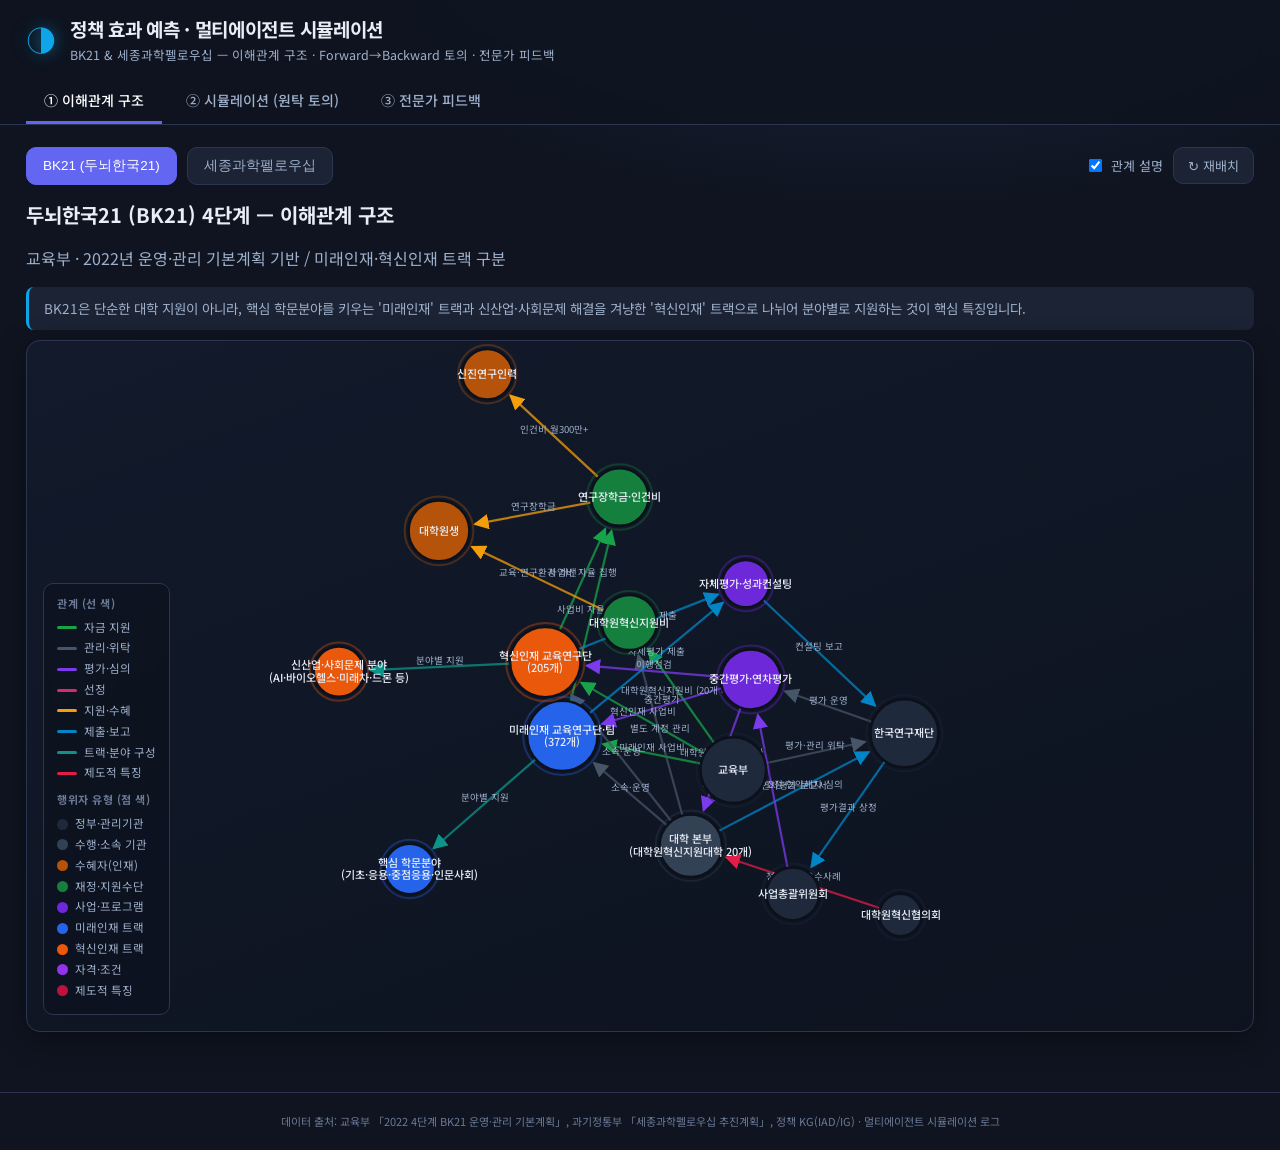
==== web/index.html @ dbf140c8 "Add web visualization for policy stakeholder graph, simulation, and feedback Three-tab static web ap" ====
<!DOCTYPE html>
<html lang="ko">
<head>
<meta charset="UTF-8">
<meta name="viewport" content="width=device-width, initial-scale=1.0">
<title>정책 시뮬레이션 · 이해관계 시각화</title>
<link rel="preconnect" href="https://fonts.googleapis.com">
<link href="https://fonts.googleapis.com/css2?family=Noto+Sans+KR:wght@300;400;500;700;900&display=swap" rel="stylesheet">
<link rel="stylesheet" href="css/styles.css">
</head>
<body>
<header class="topbar">
  <div class="brand">
    <span class="logo">◑</span>
    <div>
      <h1>정책 효과 예측 · 멀티에이전트 시뮬레이션</h1>
      <p class="sub">BK21 &amp; 세종과학펠로우십 — 이해관계 구조 · Forward→Backward 토의 · 전문가 피드백</p>
    </div>
  </div>
  <nav class="tabs">
    <button class="tab active" data-tab="graph">① 이해관계 구조</button>
    <button class="tab" data-tab="sim">② 시뮬레이션 (원탁 토의)</button>
    <button class="tab" data-tab="feedback">③ 전문가 피드백</button>
  </nav>
</header>

<main>
  <!-- ============ TAB 1: KNOWLEDGE GRAPH ============ -->
  <section id="tab-graph" class="tab-panel active">
    <div class="panel-head">
      <div class="graph-switch">
        <button class="gbtn active" data-graph="bk21">BK21 (두뇌한국21)</button>
        <button class="gbtn" data-graph="ssf">세종과학펠로우십</button>
      </div>
      <div class="graph-controls">
        <label class="chk"><input type="checkbox" id="toggleLabels" checked> 관계 설명</label>
        <button id="replayGraph" class="ghost-btn">↻ 재배치</button>
      </div>
    </div>
    <div class="graph-meta">
      <h2 id="graphTitle"></h2>
      <p id="graphSubtitle" class="muted"></p>
      <p id="graphNote" class="note-box"></p>
    </div>
    <div class="graph-wrap">
      <svg id="graphSvg"></svg>
      <div class="legend" id="graphLegend"></div>
      <div class="node-tip" id="nodeTip"></div>
    </div>
  </section>

  <!-- ============ TAB 2: SIMULATION ============ -->
  <section id="tab-sim" class="tab-panel">
    <div class="panel-head">
      <div class="sim-scenario">
        <label>시나리오</label>
        <select id="scenarioSel"></select>
        <span class="pass-badge">진행 방식: <b>Forward → Backward</b> <i>(macro-avg 최상)</i></span>
      </div>
    </div>

    <div class="sim-layout">
      <!-- left: round table -->
      <div class="table-col">
        <div class="phase-track" id="phaseTrack"></div>
        <div class="roundtable-wrap">
          <svg id="tableSvg" viewBox="0 0 600 600"></svg>
          <div class="table-center" id="tableCenter">
            <div class="tc-phase" id="tcPhase">투입 · Inputs</div>
            <div class="tc-dir" id="tcDir">FORWARD ▸ 하향식 추정</div>
            <div class="tc-consensus" id="tcConsensus"></div>
          </div>
        </div>
        <div class="sim-controls">
          <button id="prevStep" class="ctrl">◂ 이전</button>
          <button id="playPause" class="ctrl primary">▶ 자동재생</button>
          <button id="nextStep" class="ctrl">다음 ▸</button>
        </div>
        <div class="step-caption" id="stepCaption"></div>
      </div>

      <!-- right: reconciliation panel -->
      <div class="recon-col">
        <h3>이 단계의 결론 <span class="muted-sm">(forward · backward 교차검증)</span></h3>
        <div id="reconPanel" class="recon-panel"></div>
        <div class="consensus-note" id="consensusNote"></div>
      </div>
    </div>
  </section>

  <!-- ============ TAB 3: FEEDBACK ============ -->
  <section id="tab-feedback" class="tab-panel">
    <div class="panel-head fb-head">
      <p id="fbIntro" class="fb-intro"></p>
      <div class="fb-filters" id="fbFilters">
        <button class="fbf active" data-filter="all">전체</button>
        <button class="fbf" data-filter="kg">정책 구조에 대한 피드백</button>
        <button class="fbf" data-filter="sim">시뮬레이션에 대한 피드백</button>
      </div>
    </div>
    <div id="feedbackBody" class="feedback-body"></div>
  </section>
</main>

<footer class="foot">
  <span>데이터 출처: 교육부 「2022 4단계 BK21 운영·관리 기본계획」, 과기정통부 「세종과학펠로우십 추진계획」, 정책 KG(IAD/IG) · 멀티에이전트 시뮬레이션 로그</span>
</footer>

<script src="js/graph.js"></script>
<script src="js/simulation.js"></script>
<script src="js/feedback.js"></script>
<script src="js/main.js"></script>
</body>
</html>
---- web/css/styles.css ----
:root{
  --bg:#0f1420; --bg2:#151c2c; --panel:#1b2334; --panel2:#222c42;
  --line:#2c3650; --text:#e8edf6; --muted:#9fb0cb; --muted2:#6b7a96;
  --accent:#6366f1; --accent2:#0ea5e9; --good:#22c55e; --warn:#f59e0b; --bad:#ef4444;
  --radius:14px; --shadow:0 8px 30px rgba(0,0,0,.35);
}
*{box-sizing:border-box}
html,body{margin:0;padding:0}
body{
  font-family:'Noto Sans KR',system-ui,sans-serif;
  background:radial-gradient(1200px 600px at 70% -10%,#1d2740 0%,var(--bg) 55%);
  color:var(--text); min-height:100vh; line-height:1.55;
}
h1,h2,h3{margin:0;font-weight:700}
.muted{color:var(--muted)} .muted-sm{color:var(--muted2);font-size:.78em;font-weight:400}

/* ---------- top bar ---------- */
.topbar{
  position:sticky;top:0;z-index:50;
  background:rgba(15,20,32,.92);backdrop-filter:blur(10px);
  border-bottom:1px solid var(--line);
  padding:14px 26px 0;
}
.brand{display:flex;align-items:center;gap:14px}
.logo{font-size:30px;color:var(--accent2);filter:drop-shadow(0 0 8px rgba(14,165,233,.5))}
.topbar h1{font-size:19px;letter-spacing:-.3px}
.sub{margin:2px 0 0;font-size:12.5px;color:var(--muted)}
.tabs{display:flex;gap:6px;margin-top:14px}
.tab{
  background:none;border:none;color:var(--muted);cursor:pointer;
  padding:11px 18px;font-size:14px;font-weight:500;font-family:inherit;
  border-bottom:3px solid transparent;transition:.18s;border-radius:8px 8px 0 0;
}
.tab:hover{color:var(--text);background:rgba(255,255,255,.03)}
.tab.active{color:#fff;border-bottom-color:var(--accent)}

main{max-width:1320px;margin:0 auto;padding:22px 26px 60px}
.tab-panel{display:none;animation:fade .35s}
.tab-panel.active{display:block}
@keyframes fade{from{opacity:0;transform:translateY(6px)}to{opacity:1}}

.panel-head{display:flex;justify-content:space-between;align-items:center;flex-wrap:wrap;gap:12px;margin-bottom:14px}
.ghost-btn,.ctrl{font-family:inherit}

/* ---------- graph tab ---------- */
.graph-switch,.graph-controls,.sim-scenario{display:flex;align-items:center;gap:10px}
.gbtn,.fbf{
  background:var(--panel);border:1px solid var(--line);color:var(--muted);
  padding:9px 16px;border-radius:10px;cursor:pointer;font-size:13.5px;font-weight:500;transition:.16s;
}
.gbtn:hover,.fbf:hover{border-color:var(--accent);color:var(--text)}
.gbtn.active,.fbf.active{background:var(--accent);border-color:var(--accent);color:#fff}
.chk{font-size:13px;color:var(--muted);display:flex;gap:6px;align-items:center;cursor:pointer}
.ghost-btn{background:var(--panel);border:1px solid var(--line);color:var(--muted);padding:8px 14px;border-radius:10px;cursor:pointer;font-size:13px}
.ghost-btn:hover{color:var(--text);border-color:var(--accent)}

.graph-meta{margin-bottom:10px}
.graph-meta h2{font-size:20px}
.note-box{
  margin:10px 0 0;padding:11px 15px;background:var(--panel);border-left:3px solid var(--accent2);
  border-radius:8px;font-size:13.5px;color:var(--muted)
}
.graph-wrap{position:relative;background:linear-gradient(160deg,#121a2b,#0d131f);border:1px solid var(--line);border-radius:var(--radius);overflow:hidden;box-shadow:var(--shadow)}
#graphSvg{width:100%;height:690px;display:block;cursor:grab}
#graphSvg:active{cursor:grabbing}
.legend{position:absolute;left:16px;bottom:16px;background:rgba(13,19,31,.88);border:1px solid var(--line);border-radius:10px;padding:11px 13px;font-size:11.5px;max-width:240px;backdrop-filter:blur(4px)}
.legend h4{font-size:11px;color:var(--muted2);text-transform:uppercase;letter-spacing:.5px;margin:0 0 7px}
.legend .lg-row{display:flex;align-items:center;gap:7px;margin:3px 0;color:var(--muted)}
.legend .lg-line{width:20px;height:3px;border-radius:2px;flex:none}
.legend .lg-dot{width:11px;height:11px;border-radius:50%;flex:none}
.node-tip{position:absolute;pointer-events:none;opacity:0;background:#0a0f1a;border:1px solid var(--accent);border-radius:10px;padding:10px 13px;max-width:280px;font-size:12.5px;box-shadow:var(--shadow);transition:opacity .12s;z-index:20}
.node-tip h5{margin:0 0 4px;font-size:13.5px;color:#fff}
.node-tip .tt-grp{font-size:11px;color:var(--accent2);margin-bottom:5px}

/* svg graph elements */
.gnode{cursor:pointer}
.gnode circle{transition:stroke-width .15s}
.gnode text{font-size:11px;fill:var(--text);pointer-events:none;font-weight:500}
.gedge{transition:opacity .2s}
.gedge-label{font-size:9.5px;fill:var(--muted);pointer-events:none}
.dim{opacity:.12}
.hl{opacity:1 !important}

/* ---------- simulation tab ---------- */
.pass-badge{margin-left:8px;font-size:12.5px;color:var(--muted);background:var(--panel);padding:7px 13px;border-radius:20px;border:1px solid var(--line)}
.pass-badge b{color:var(--accent2)} .pass-badge i{color:var(--good);font-style:normal;font-size:11px}
.sim-scenario label{font-size:13px;color:var(--muted)}
#scenarioSel{background:var(--panel);color:var(--text);border:1px solid var(--line);border-radius:9px;padding:8px 12px;font-family:inherit;font-size:13px}

.sim-layout{display:grid;grid-template-columns:1.25fr .85fr;gap:20px}
@media(max-width:960px){.sim-layout{grid-template-columns:1fr}}

.phase-track{display:flex;gap:5px;margin-bottom:12px;flex-wrap:wrap}
.phase-pill{flex:1;min-width:90px;text-align:center;background:var(--panel);border:1px solid var(--line);border-radius:9px;padding:8px 6px;font-size:12px;color:var(--muted);position:relative;transition:.2s}
.phase-pill .pp-en{display:block;font-size:9.5px;color:var(--muted2);letter-spacing:.5px}
.phase-pill.done{border-color:#2e7d52;color:#cfe9da}
.phase-pill.active{background:var(--accent);border-color:var(--accent);color:#fff;box-shadow:0 4px 16px rgba(99,102,241,.4)}
.phase-pill .pp-flag{position:absolute;top:-7px;right:-5px;font-size:10px;background:var(--warn);color:#1a1200;border-radius:10px;padding:1px 6px;font-weight:700}

.roundtable-wrap{position:relative;background:radial-gradient(circle at 50% 45%,#1a2butter,#0d131f);background:radial-gradient(circle at 50% 42%,#1c2740,#0c1019);border:1px solid var(--line);border-radius:var(--radius);box-shadow:var(--shadow);aspect-ratio:1/1;max-height:560px;margin:0 auto;overflow:hidden}
#tableSvg{width:100%;height:100%;display:block}
.table-center{position:absolute;top:50%;left:50%;transform:translate(-50%,-50%);text-align:center;width:150px;pointer-events:none}
.tc-phase{font-size:14px;font-weight:700;color:#fff}
.tc-dir{font-size:10.5px;letter-spacing:1px;color:var(--accent2);margin-top:3px}
.tc-consensus{margin-top:8px;font-size:11px}

.sim-controls{display:flex;justify-content:center;gap:10px;margin-top:14px}
.ctrl{background:var(--panel);border:1px solid var(--line);color:var(--text);padding:10px 18px;border-radius:10px;cursor:pointer;font-size:13.5px;transition:.15s}
.ctrl:hover{border-color:var(--accent)}
.ctrl.primary{background:var(--accent);border-color:var(--accent);color:#fff;font-weight:500}
.ctrl:disabled{opacity:.4;cursor:default}
.step-caption{margin-top:12px;text-align:center;font-size:13px;color:var(--muted);min-height:20px}

/* seat + bubble */
.seat-g text.seat-name{font-size:12px;font-weight:700;fill:#fff}
.seat-g text.seat-role{font-size:9.5px}
.bubble{position:absolute;background:#fff;color:#1a2235;border-radius:12px;padding:9px 12px;font-size:11.5px;max-width:210px;box-shadow:0 6px 20px rgba(0,0,0,.4);opacity:0;transform:scale(.8);transition:.25s;z-index:10;line-height:1.4}
.bubble.show{opacity:1;transform:scale(1)}
.bubble .b-val{font-weight:700;font-size:12.5px;display:block;margin-bottom:3px}
.bubble .b-rat{color:#475569;font-size:10.5px}
.bubble.outlier{border:2px solid var(--warn)}
.bubble .b-flag{display:inline-block;background:var(--warn);color:#1a1200;font-size:9px;font-weight:700;padding:1px 6px;border-radius:8px;margin-bottom:4px}
.bubble::after{content:'';position:absolute;width:0;height:0;border:7px solid transparent}

/* reconciliation panel */
.recon-col h3{font-size:15px;margin-bottom:10px}
.recon-panel{display:flex;flex-direction:column;gap:11px}
.recon-card{background:var(--panel);border:1px solid var(--line);border-radius:12px;padding:13px 15px}
.recon-card .rc-top{display:flex;justify-content:space-between;align-items:baseline;gap:8px}
.rc-label{font-size:13.5px;font-weight:500}
.rc-final{font-size:16px;font-weight:700;color:#fff}
.rc-final small{font-size:11px;color:var(--muted);font-weight:400}
.rc-bars{margin-top:9px;display:flex;flex-direction:column;gap:5px}
.rc-bar-row{display:flex;align-items:center;gap:8px;font-size:11px}
.rc-bar-row .rc-tag{width:62px;color:var(--muted);flex:none}
.rc-track{flex:1;height:8px;background:#0d131f;border-radius:5px;overflow:hidden}
.rc-fill{height:100%;border-radius:5px;transition:width .5s}
.rc-fill.fwd{background:var(--accent2)} .rc-fill.bwd{background:#a855f7}
.rc-bar-row .rc-num{width:64px;text-align:right;color:var(--text);font-variant-numeric:tabular-nums}
.rc-consist{margin-top:9px;display:flex;align-items:center;gap:8px;font-size:11.5px}
.consist-pill{padding:2px 9px;border-radius:12px;font-weight:700;font-size:11px}
.consist-pill.high{background:rgba(34,197,94,.18);color:#5ee08a}
.consist-pill.mid{background:rgba(245,158,11,.18);color:#fbbf24}
.consist-pill.low{background:rgba(239,68,68,.2);color:#fb7185}
.consensus-note{margin-top:14px;padding:13px 15px;background:var(--panel2);border:1px solid var(--line);border-radius:12px;font-size:12.5px;color:var(--muted);line-height:1.6}
.consensus-note b{color:var(--text)}

/* ---------- feedback tab ---------- */
.fb-head{flex-direction:column;align-items:stretch}
.fb-intro{font-size:13.5px;color:var(--muted);background:var(--panel);border-left:3px solid var(--accent);padding:12px 16px;border-radius:8px;margin:0 0 14px}
.fb-filters{display:flex;gap:8px}
.feedback-body{display:flex;flex-direction:column;gap:22px}
.fw-block{background:linear-gradient(150deg,#1a2235,#141b2a);border:1px solid var(--line);border-radius:var(--radius);overflow:hidden;box-shadow:var(--shadow)}
.fw-header{padding:16px 20px;border-bottom:1px solid var(--line);background:rgba(99,102,241,.07)}
.fw-header h3{font-size:16.5px}
.fw-source{font-size:11.5px;color:var(--muted2);margin-top:4px}
.fw-tagline{font-size:13px;color:var(--accent2);margin-top:6px;font-weight:500}
.fw-source a{color:var(--accent2)}
.crit{padding:6px 20px 4px}
.crit-row{padding:14px 0;border-bottom:1px solid rgba(44,54,80,.5)}
.crit-row:last-child{border-bottom:none}
.crit-name{display:flex;align-items:center;gap:10px;flex-wrap:wrap}
.crit-name h4{font-size:14.5px;font-weight:700}
.crit-ind{display:flex;gap:6px;flex-wrap:wrap;margin-top:7px}
.ind-chip{font-size:10.5px;background:var(--panel2);border:1px solid var(--line);color:var(--muted);padding:2px 9px;border-radius:20px}
.fb-items{margin-top:11px;display:flex;flex-direction:column;gap:9px}
.fb-item{display:flex;gap:11px;background:var(--panel);border:1px solid var(--line);border-radius:11px;padding:11px 13px;font-size:13px;line-height:1.6}
.fb-item .fb-left{flex:none;display:flex;flex-direction:column;gap:5px;align-items:flex-start;min-width:96px}
.expert-tag{font-size:11px;font-weight:700;padding:3px 9px;border-radius:8px;color:#fff}
.target-tag{font-size:10px;padding:2px 8px;border-radius:7px;border:1px solid var(--line);color:var(--muted)}
.target-tag.kg{border-color:#6366f1;color:#a5b4fc}
.target-tag.sim{border-color:#0ea5e9;color:#7dd3fc}
.fb-item .fb-text{color:var(--text)}

.foot{text-align:center;font-size:11px;color:var(--muted2);padding:20px;border-top:1px solid var(--line)}
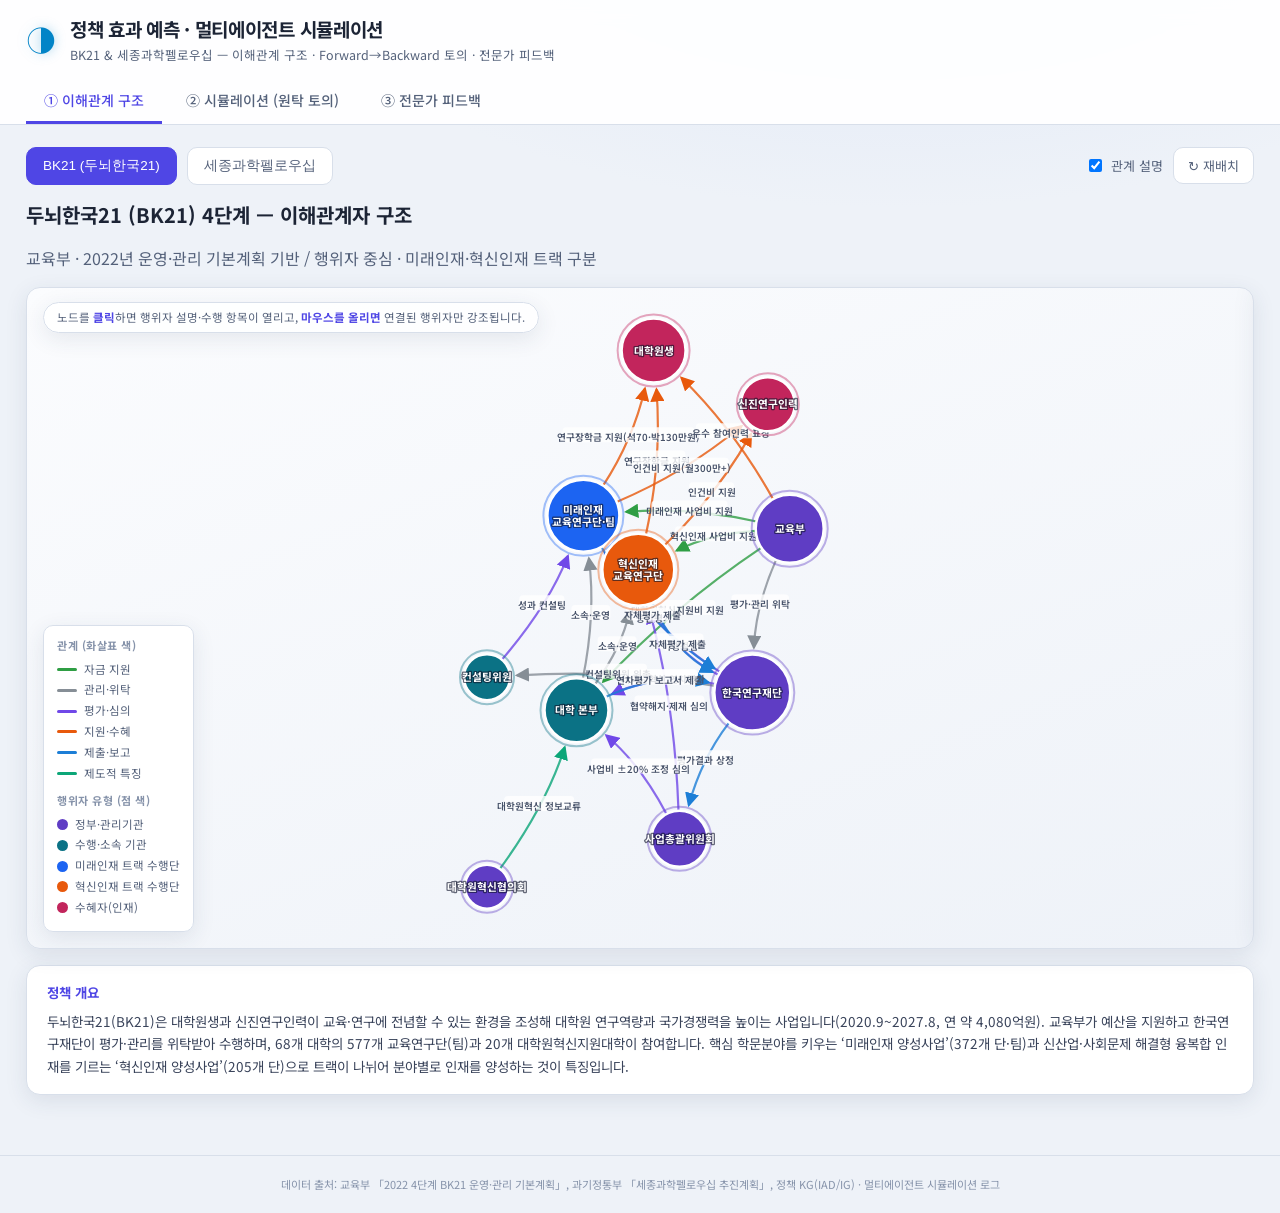
==== commit 5c657e09: "Rework graph interactions, simulation flow, feedback checklist; cleanup Graph (actor-centric inspect" ====
--- a/web/index.html
+++ b/web/index.html
@@ -40,13 +40,14 @@
     <div class="graph-meta">
       <h2 id="graphTitle"></h2>
       <p id="graphSubtitle" class="muted"></p>
-      <p id="graphNote" class="note-box"></p>
     </div>
     <div class="graph-wrap">
       <svg id="graphSvg"></svg>
       <div class="legend" id="graphLegend"></div>
-      <div class="node-tip" id="nodeTip"></div>
+      <div class="hint-chip">노드를 <b>클릭</b>하면 행위자 설명·수행 항목이 열리고, <b>마우스를 올리면</b> 연결된 행위자만 강조됩니다.</div>
+      <aside class="node-panel" id="nodePanel"></aside>
     </div>
+    <div class="graph-overview" id="graphOverview"></div>
   </section>
 
   <!-- ============ TAB 2: SIMULATION ============ -->
@@ -59,10 +60,12 @@
       </div>
     </div>
 
+    <!-- forward -> backward U-turn flow map -->
+    <div class="flow-map" id="flowMap"></div>
+
     <div class="sim-layout">
       <!-- left: round table -->
       <div class="table-col">
-        <div class="phase-track" id="phaseTrack"></div>
         <div class="roundtable-wrap">
           <svg id="tableSvg" viewBox="0 0 600 600"></svg>
           <div class="table-center" id="tableCenter">
@@ -79,11 +82,11 @@
         <div class="step-caption" id="stepCaption"></div>
       </div>
 
-      <!-- right: reconciliation panel -->
+      <!-- right: compact results + detail -->
       <div class="recon-col">
-        <h3>이 단계의 결론 <span class="muted-sm">(forward · backward 교차검증)</span></h3>
+        <h3 id="reconTitle">이 단계의 결론</h3>
         <div id="reconPanel" class="recon-panel"></div>
-        <div class="consensus-note" id="consensusNote"></div>
+        <div class="detail-box" id="detailBox"></div>
       </div>
     </div>
   </section>
@@ -92,10 +95,13 @@
   <section id="tab-feedback" class="tab-panel">
     <div class="panel-head fb-head">
       <p id="fbIntro" class="fb-intro"></p>
-      <div class="fb-filters" id="fbFilters">
-        <button class="fbf active" data-filter="all">전체</button>
-        <button class="fbf" data-filter="kg">정책 구조에 대한 피드백</button>
-        <button class="fbf" data-filter="sim">시뮬레이션에 대한 피드백</button>
+      <div class="fb-bar">
+        <div class="fb-filters" id="fbFilters">
+          <button class="fbf active" data-filter="all">전체</button>
+          <button class="fbf" data-filter="kg">정책 구조</button>
+          <button class="fbf" data-filter="sim">시뮬레이션</button>
+        </div>
+        <span class="fb-count" id="fbCount"></span>
       </div>
     </div>
     <div id="feedbackBody" class="feedback-body"></div>
--- a/web/css/styles.css
+++ b/web/css/styles.css
@@ -1,14 +1,14 @@
 :root{
-  --bg:#0f1420; --bg2:#151c2c; --panel:#1b2334; --panel2:#222c42;
-  --line:#2c3650; --text:#e8edf6; --muted:#9fb0cb; --muted2:#6b7a96;
-  --accent:#6366f1; --accent2:#0ea5e9; --good:#22c55e; --warn:#f59e0b; --bad:#ef4444;
-  --radius:14px; --shadow:0 8px 30px rgba(0,0,0,.35);
+  --bg:#eef2f8; --bg2:#e4e9f2; --panel:#ffffff; --panel2:#f3f6fb;
+  --line:#d8dfea; --text:#1c2435; --muted:#54617a; --muted2:#8693aa;
+  --accent:#4f46e5; --accent2:#0284c7; --good:#16a34a; --warn:#d97706; --bad:#dc2626;
+  --radius:14px; --shadow:0 6px 22px rgba(40,55,90,.10);
 }
 *{box-sizing:border-box}
 html,body{margin:0;padding:0}
 body{
   font-family:'Noto Sans KR',system-ui,sans-serif;
-  background:radial-gradient(1200px 600px at 70% -10%,#1d2740 0%,var(--bg) 55%);
+  background:radial-gradient(1200px 600px at 70% -10%,#dde6f6 0%,var(--bg) 55%);
   color:var(--text); min-height:100vh; line-height:1.55;
 }
 h1,h2,h3{margin:0;font-weight:700}
@@ -17,12 +17,12 @@
 /* ---------- top bar ---------- */
 .topbar{
   position:sticky;top:0;z-index:50;
-  background:rgba(15,20,32,.92);backdrop-filter:blur(10px);
+  background:rgba(255,255,255,.92);backdrop-filter:blur(10px);
   border-bottom:1px solid var(--line);
   padding:14px 26px 0;
 }
 .brand{display:flex;align-items:center;gap:14px}
-.logo{font-size:30px;color:var(--accent2);filter:drop-shadow(0 0 8px rgba(14,165,233,.5))}
+.logo{font-size:30px;color:var(--accent2);filter:drop-shadow(0 0 6px rgba(2,132,199,.3))}
 .topbar h1{font-size:19px;letter-spacing:-.3px}
 .sub{margin:2px 0 0;font-size:12.5px;color:var(--muted)}
 .tabs{display:flex;gap:6px;margin-top:14px}
@@ -31,8 +31,8 @@
   padding:11px 18px;font-size:14px;font-weight:500;font-family:inherit;
   border-bottom:3px solid transparent;transition:.18s;border-radius:8px 8px 0 0;
 }
-.tab:hover{color:var(--text);background:rgba(255,255,255,.03)}
-.tab.active{color:#fff;border-bottom-color:var(--accent)}
+.tab:hover{color:var(--text);background:rgba(79,70,229,.05)}
+.tab.active{color:var(--accent);border-bottom-color:var(--accent)}
 
 main{max-width:1320px;margin:0 auto;padding:22px 26px 60px}
 .tab-panel{display:none;animation:fade .35s}
@@ -57,32 +57,68 @@
 .graph-meta{margin-bottom:10px}
 .graph-meta h2{font-size:20px}
 .note-box{
-  margin:10px 0 0;padding:11px 15px;background:var(--panel);border-left:3px solid var(--accent2);
-  border-radius:8px;font-size:13.5px;color:var(--muted)
-}
-.graph-wrap{position:relative;background:linear-gradient(160deg,#121a2b,#0d131f);border:1px solid var(--line);border-radius:var(--radius);overflow:hidden;box-shadow:var(--shadow)}
-#graphSvg{width:100%;height:690px;display:block;cursor:grab}
+  margin:10px 0 0;padding:11px 15px;background:#eef4fb;border-left:3px solid var(--accent2);
+  border-radius:8px;font-size:13.5px;color:#3a4965
+}
+.graph-wrap{position:relative;background:linear-gradient(160deg,#fbfcfe,#eef2f8);border:1px solid var(--line);border-radius:var(--radius);overflow:hidden;box-shadow:var(--shadow)}
+#graphSvg{width:100%;height:660px;display:block;cursor:grab}
 #graphSvg:active{cursor:grabbing}
-.legend{position:absolute;left:16px;bottom:16px;background:rgba(13,19,31,.88);border:1px solid var(--line);border-radius:10px;padding:11px 13px;font-size:11.5px;max-width:240px;backdrop-filter:blur(4px)}
+.legend{position:absolute;left:16px;bottom:16px;background:rgba(255,255,255,.93);border:1px solid var(--line);border-radius:10px;padding:11px 13px;font-size:11.5px;max-width:250px;backdrop-filter:blur(4px);box-shadow:var(--shadow);z-index:5}
 .legend h4{font-size:11px;color:var(--muted2);text-transform:uppercase;letter-spacing:.5px;margin:0 0 7px}
 .legend .lg-row{display:flex;align-items:center;gap:7px;margin:3px 0;color:var(--muted)}
 .legend .lg-line{width:20px;height:3px;border-radius:2px;flex:none}
 .legend .lg-dot{width:11px;height:11px;border-radius:50%;flex:none}
-.node-tip{position:absolute;pointer-events:none;opacity:0;background:#0a0f1a;border:1px solid var(--accent);border-radius:10px;padding:10px 13px;max-width:280px;font-size:12.5px;box-shadow:var(--shadow);transition:opacity .12s;z-index:20}
-.node-tip h5{margin:0 0 4px;font-size:13.5px;color:#fff}
-.node-tip .tt-grp{font-size:11px;color:var(--accent2);margin-bottom:5px}
+.hint-chip{position:absolute;top:14px;left:16px;background:rgba(255,255,255,.9);border:1px solid var(--line);border-radius:20px;padding:6px 13px;font-size:11.5px;color:var(--muted);box-shadow:var(--shadow);z-index:5}
+.hint-chip b{color:var(--accent)}
 
 /* svg graph elements */
 .gnode{cursor:pointer}
-.gnode circle{transition:stroke-width .15s}
-.gnode text{font-size:11px;fill:var(--text);pointer-events:none;font-weight:500}
+.gnode circle{transition:stroke-width .15s,opacity .2s}
+.gnode-label{font-size:10.7px;fill:#fff;pointer-events:none;font-weight:700;
+  paint-order:stroke;stroke:rgba(15,20,42,.62);stroke-width:2.6px;stroke-linejoin:round}
+.gnode.sel circle:nth-child(2){stroke:var(--text);stroke-width:3.5}
 .gedge{transition:opacity .2s}
-.gedge-label{font-size:9.5px;fill:var(--muted);pointer-events:none}
-.dim{opacity:.12}
-.hl{opacity:1 !important}
+.gedge-label{font-size:9.7px;fill:#48536a;pointer-events:none;font-weight:600}
+.gedge-bg{pointer-events:none}
+.dim{opacity:.08}
+.hl{opacity:1 !important;stroke-width:3 !important}
+
+/* node inspector panel */
+.node-panel{position:absolute;top:0;right:0;width:340px;max-width:86%;height:100%;
+  background:#fff;border-left:1px solid var(--line);box-shadow:-8px 0 28px rgba(40,55,90,.14);
+  padding:18px 20px 22px;overflow-y:auto;transform:translateX(105%);transition:transform .28s;z-index:15}
+.node-panel.show{transform:translateX(0)}
+.np-close{position:absolute;top:12px;right:14px;border:none;background:var(--panel2);color:var(--muted);
+  width:28px;height:28px;border-radius:8px;font-size:18px;cursor:pointer;line-height:1}
+.np-close:hover{background:#e7ecf4;color:var(--text)}
+.np-grp{font-size:11.5px;font-weight:700;margin-bottom:6px}
+.np-title{font-size:19px;margin:0}
+.np-sub{font-size:12px;color:var(--muted);margin-top:2px}
+.np-bullets{margin:14px 0 4px;padding-left:18px;display:flex;flex-direction:column;gap:6px}
+.np-bullets li{font-size:13px;line-height:1.55;color:var(--text)}
+.np-items-head{margin-top:16px;font-size:12.5px;font-weight:700;color:var(--text)}
+.np-cat{margin-top:11px}
+.np-cat-name{font-size:11px;font-weight:700}
+.np-chips{display:flex;flex-wrap:wrap;gap:6px;margin-top:5px}
+.np-chip{font-size:11.5px;background:var(--panel2);border:1px solid var(--line);border-left-width:3px;
+  color:var(--text);padding:5px 10px;border-radius:8px;cursor:pointer;transition:.14s;font-family:inherit}
+.np-chip:hover{background:#eef2fb}
+.np-chip.active{background:#eef0fe;box-shadow:0 0 0 2px rgba(79,70,229,.18)}
+.np-deontic{display:inline-block;background:var(--bad);color:#fff;font-size:9px;font-weight:700;
+  padding:1px 5px;border-radius:6px;margin-right:5px;vertical-align:1px}
+.np-deontic.sm{font-size:9px;margin-left:4px}
+.np-detail{margin-top:14px;font-size:12.5px;line-height:1.6;color:var(--text);min-height:10px;
+  padding:0 2px}
+.np-detail:not(:empty){background:var(--panel2);border:1px solid var(--line);border-radius:10px;padding:11px 13px}
+
+/* policy overview under graph */
+.graph-overview{margin-top:16px;background:var(--panel);border:1px solid var(--line);border-radius:var(--radius);
+  padding:16px 20px;box-shadow:var(--shadow)}
+.graph-overview h4{font-size:13.5px;color:var(--accent);margin:0 0 7px}
+.graph-overview p{margin:0;font-size:13.5px;line-height:1.7;color:#39435a}
 
 /* ---------- simulation tab ---------- */
-.pass-badge{margin-left:8px;font-size:12.5px;color:var(--muted);background:var(--panel);padding:7px 13px;border-radius:20px;border:1px solid var(--line)}
+.pass-badge{margin-left:8px;font-size:12.5px;color:var(--muted);background:var(--panel2);padding:7px 13px;border-radius:20px;border:1px solid var(--line)}
 .pass-badge b{color:var(--accent2)} .pass-badge i{color:var(--good);font-style:normal;font-size:11px}
 .sim-scenario label{font-size:13px;color:var(--muted)}
 #scenarioSel{background:var(--panel);color:var(--text);border:1px solid var(--line);border-radius:9px;padding:8px 12px;font-family:inherit;font-size:13px}
@@ -91,18 +127,19 @@
 @media(max-width:960px){.sim-layout{grid-template-columns:1fr}}
 
 .phase-track{display:flex;gap:5px;margin-bottom:12px;flex-wrap:wrap}
-.phase-pill{flex:1;min-width:90px;text-align:center;background:var(--panel);border:1px solid var(--line);border-radius:9px;padding:8px 6px;font-size:12px;color:var(--muted);position:relative;transition:.2s}
+.phase-pill{flex:1;min-width:90px;text-align:center;background:var(--panel);border:1px solid var(--line);border-radius:9px;padding:8px 6px;font-size:12px;color:var(--muted);position:relative;transition:.2s;cursor:pointer}
 .phase-pill .pp-en{display:block;font-size:9.5px;color:var(--muted2);letter-spacing:.5px}
-.phase-pill.done{border-color:#2e7d52;color:#cfe9da}
-.phase-pill.active{background:var(--accent);border-color:var(--accent);color:#fff;box-shadow:0 4px 16px rgba(99,102,241,.4)}
-.phase-pill .pp-flag{position:absolute;top:-7px;right:-5px;font-size:10px;background:var(--warn);color:#1a1200;border-radius:10px;padding:1px 6px;font-weight:700}
-
-.roundtable-wrap{position:relative;background:radial-gradient(circle at 50% 45%,#1a2butter,#0d131f);background:radial-gradient(circle at 50% 42%,#1c2740,#0c1019);border:1px solid var(--line);border-radius:var(--radius);box-shadow:var(--shadow);aspect-ratio:1/1;max-height:560px;margin:0 auto;overflow:hidden}
+.phase-pill.done{border-color:#86d3a8;background:#edf9f1;color:#1f7a4a}
+.phase-pill.active{background:var(--accent);border-color:var(--accent);color:#fff;box-shadow:0 4px 14px rgba(79,70,229,.3)}
+.phase-pill.active .pp-en{color:#dfe0fb}
+.phase-pill .pp-flag{position:absolute;top:-7px;right:-5px;font-size:10px;background:var(--warn);color:#fff;border-radius:10px;padding:1px 6px;font-weight:700}
+
+.roundtable-wrap{position:relative;background:radial-gradient(circle at 50% 42%,#ffffff,#e7edf6);border:1px solid var(--line);border-radius:var(--radius);box-shadow:var(--shadow);aspect-ratio:1/1;max-height:560px;margin:0 auto;overflow:hidden}
 #tableSvg{width:100%;height:100%;display:block}
-.table-center{position:absolute;top:50%;left:50%;transform:translate(-50%,-50%);text-align:center;width:150px;pointer-events:none}
-.tc-phase{font-size:14px;font-weight:700;color:#fff}
-.tc-dir{font-size:10.5px;letter-spacing:1px;color:var(--accent2);margin-top:3px}
-.tc-consensus{margin-top:8px;font-size:11px}
+.table-center{position:absolute;top:50%;left:50%;transform:translate(-50%,-50%);text-align:center;width:160px;pointer-events:none}
+.tc-phase{font-size:14px;font-weight:700;color:var(--text)}
+.tc-dir{font-size:10.5px;letter-spacing:1px;color:var(--accent);margin-top:3px;font-weight:700}
+.tc-consensus{margin-top:8px;font-size:11px;color:var(--text)}
 
 .sim-controls{display:flex;justify-content:center;gap:10px;margin-top:14px}
 .ctrl{background:var(--panel);border:1px solid var(--line);color:var(--text);padding:10px 18px;border-radius:10px;cursor:pointer;font-size:13.5px;transition:.15s}
@@ -112,64 +149,123 @@
 .step-caption{margin-top:12px;text-align:center;font-size:13px;color:var(--muted);min-height:20px}
 
 /* seat + bubble */
-.seat-g text.seat-name{font-size:12px;font-weight:700;fill:#fff}
+.seat-g text.seat-name{font-size:12px;font-weight:700;fill:var(--text)}
 .seat-g text.seat-role{font-size:9.5px}
-.bubble{position:absolute;background:#fff;color:#1a2235;border-radius:12px;padding:9px 12px;font-size:11.5px;max-width:210px;box-shadow:0 6px 20px rgba(0,0,0,.4);opacity:0;transform:scale(.8);transition:.25s;z-index:10;line-height:1.4}
+.bubble{position:absolute;background:#fff;color:#1a2235;border-radius:12px;padding:10px 13px;font-size:11.5px;max-width:215px;box-shadow:0 8px 22px rgba(40,55,90,.22);border:1px solid var(--line);opacity:0;transform:scale(.8);transition:.25s;z-index:10;line-height:1.45}
 .bubble.show{opacity:1;transform:scale(1)}
-.bubble .b-val{font-weight:700;font-size:12.5px;display:block;margin-bottom:3px}
-.bubble .b-rat{color:#475569;font-size:10.5px}
+.bubble .b-val{font-weight:700;font-size:12.5px;display:block;margin-bottom:3px;color:#16203a}
+.bubble .b-rat{color:#46556f;font-size:11px}
 .bubble.outlier{border:2px solid var(--warn)}
-.bubble .b-flag{display:inline-block;background:var(--warn);color:#1a1200;font-size:9px;font-weight:700;padding:1px 6px;border-radius:8px;margin-bottom:4px}
-.bubble::after{content:'';position:absolute;width:0;height:0;border:7px solid transparent}
+.bubble .b-flag{display:inline-block;background:var(--warn);color:#fff;font-size:9px;font-weight:700;padding:1px 6px;border-radius:8px;margin-bottom:4px}
 
 /* reconciliation panel */
 .recon-col h3{font-size:15px;margin-bottom:10px}
 .recon-panel{display:flex;flex-direction:column;gap:11px}
-.recon-card{background:var(--panel);border:1px solid var(--line);border-radius:12px;padding:13px 15px}
+.recon-card{background:var(--panel);border:1px solid var(--line);border-radius:12px;padding:13px 15px;box-shadow:var(--shadow)}
 .recon-card .rc-top{display:flex;justify-content:space-between;align-items:baseline;gap:8px}
 .rc-label{font-size:13.5px;font-weight:500}
-.rc-final{font-size:16px;font-weight:700;color:#fff}
+.rc-final{font-size:16px;font-weight:700;color:var(--text)}
 .rc-final small{font-size:11px;color:var(--muted);font-weight:400}
 .rc-bars{margin-top:9px;display:flex;flex-direction:column;gap:5px}
 .rc-bar-row{display:flex;align-items:center;gap:8px;font-size:11px}
 .rc-bar-row .rc-tag{width:62px;color:var(--muted);flex:none}
-.rc-track{flex:1;height:8px;background:#0d131f;border-radius:5px;overflow:hidden}
+.rc-track{flex:1;height:8px;background:#e7ecf4;border-radius:5px;overflow:hidden}
 .rc-fill{height:100%;border-radius:5px;transition:width .5s}
-.rc-fill.fwd{background:var(--accent2)} .rc-fill.bwd{background:#a855f7}
+.rc-fill.fwd{background:var(--accent2)} .rc-fill.bwd{background:#9333ea}
 .rc-bar-row .rc-num{width:64px;text-align:right;color:var(--text);font-variant-numeric:tabular-nums}
-.rc-consist{margin-top:9px;display:flex;align-items:center;gap:8px;font-size:11.5px}
+.rc-consist{margin-top:9px;display:flex;align-items:center;gap:8px;font-size:11.5px;flex-wrap:wrap}
 .consist-pill{padding:2px 9px;border-radius:12px;font-weight:700;font-size:11px}
-.consist-pill.high{background:rgba(34,197,94,.18);color:#5ee08a}
-.consist-pill.mid{background:rgba(245,158,11,.18);color:#fbbf24}
-.consist-pill.low{background:rgba(239,68,68,.2);color:#fb7185}
-.consensus-note{margin-top:14px;padding:13px 15px;background:var(--panel2);border:1px solid var(--line);border-radius:12px;font-size:12.5px;color:var(--muted);line-height:1.6}
+.consist-pill.high{background:#e3f7ea;color:#15803d}
+.consist-pill.mid{background:#fdf0db;color:#b45309}
+.consist-pill.low{background:#fde4e4;color:#c2261f}
+.consensus-note{margin-top:14px;padding:13px 15px;background:var(--panel2);border:1px solid var(--line);border-radius:12px;font-size:12.5px;color:var(--muted);line-height:1.65}
 .consensus-note b{color:var(--text)}
+
+/* ----- forward->backward U-turn flow map ----- */
+.flow-map{background:var(--panel);border:1px solid var(--line);border-radius:var(--radius);padding:12px 16px;margin-bottom:16px;box-shadow:var(--shadow)}
+.flow-row{display:flex;align-items:stretch;gap:10px}
+.flow-row + .flow-row{margin-top:8px}
+.flow-tag{flex:none;width:118px;display:flex;flex-direction:column;justify-content:center;align-items:center;
+  border-radius:9px;font-size:12px;font-weight:700;color:#fff}
+.flow-tag small{font-size:9.5px;font-weight:500;opacity:.9}
+.flow-tag.fwd{background:var(--accent2)} .flow-tag.bwd{background:#9333ea}
+.flow-cells{flex:1;display:flex;align-items:center;gap:4px}
+.flow-cells.reverse{flex-direction:row}
+.flow-cell{flex:1;text-align:center;border:1px solid var(--line);background:var(--panel2);border-radius:8px;
+  padding:7px 4px;cursor:pointer;transition:.18s;position:relative}
+.flow-cell .fc-ko{display:block;font-size:12px;font-weight:600;color:var(--muted)}
+.flow-cell .fc-en{display:block;font-size:9px;color:var(--muted2);letter-spacing:.4px}
+.flow-cell.done{background:#edf9f1;border-color:#9ad6b4}
+.flow-cell.done .fc-ko{color:#1f7a4a}
+.flow-cell.active{background:var(--accent);border-color:var(--accent);box-shadow:0 4px 13px rgba(79,70,229,.32);transform:translateY(-1px)}
+.flow-cell.active .fc-ko,.flow-cell.active .fc-en{color:#fff}
+.flow-arrow{flex:none;color:var(--muted2);font-size:11px}
+.flow-cells.reverse .flow-arrow{transform:scaleX(-1)}
+.flow-uturn{flex:none;width:30px;display:flex;align-items:center;justify-content:center;font-size:26px;color:#9333ea;font-weight:700}
+.flow-uturn.ghost{visibility:hidden}
+
+/* ----- compact result rows ----- */
+.recon-panel{display:flex;flex-direction:column;gap:7px}
+.vrow{background:var(--panel);border:1px solid var(--line);border-radius:9px;padding:8px 12px;transition:.15s}
+.vrow.clickable{cursor:pointer}
+.vrow.clickable:hover{border-color:var(--accent);background:#fbfbff}
+.vrow.open{border-color:var(--accent);box-shadow:0 0 0 2px rgba(79,70,229,.14)}
+.vrow-main{display:flex;justify-content:space-between;align-items:baseline;gap:8px}
+.vrow-label{font-size:13px;font-weight:600}
+.vrow-dis{font-size:10px;background:#fdecdc;color:#b45309;border-radius:8px;padding:1px 7px;font-weight:700;margin-left:4px}
+.vrow-val{font-size:15px;font-weight:700;color:var(--text);font-variant-numeric:tabular-nums}
+.vrow-meta{display:flex;align-items:center;gap:7px;margin-top:4px;flex-wrap:wrap}
+.vm{font-size:10.5px;padding:1px 7px;border-radius:7px;font-variant-numeric:tabular-nums}
+.vm.fwd{background:#e6f3fb;color:#0369a1} .vm.bwd{background:#f1e9fe;color:#7c3aed}
+.consist-pill{padding:1px 8px;border-radius:11px;font-weight:700;font-size:10.5px}
+.consist-pill.high{background:#e3f7ea;color:#15803d}
+.consist-pill.mid{background:#fdf0db;color:#b45309}
+.consist-pill.low{background:#fde4e4;color:#c2261f}
+
+/* ----- detail / dissent box ----- */
+.detail-box{margin-top:12px;background:var(--panel2);border:1px solid var(--line);border-radius:12px;padding:13px 15px}
+.db-head{font-size:12.5px;font-weight:700;color:var(--text);display:flex;justify-content:space-between;align-items:center;gap:8px;margin-bottom:7px}
+.db-back{border:none;background:none;color:var(--accent);font-size:11.5px;cursor:pointer;font-family:inherit;padding:0}
+.db-back:hover{text-decoration:underline}
+.db-text{margin:0;font-size:12.5px;line-height:1.7;color:var(--muted)}
+.dis-list{display:flex;flex-direction:column;gap:8px}
+.dis-item{background:#fff;border:1px solid var(--line);border-left:3px solid var(--warn);border-radius:9px;padding:9px 11px}
+.dis-head{display:flex;align-items:center;gap:7px;flex-wrap:wrap;font-size:12.5px}
+.dis-type{font-size:10px;background:var(--panel2);border:1px solid var(--line);color:var(--muted);padding:1px 7px;border-radius:7px}
+.dis-dir{font-size:11px;color:#b45309;font-weight:600}
+.dis-persona{margin-top:5px;font-size:11.5px;color:#46556f;line-height:1.55}
+.dis-note{margin-top:9px;font-size:11.5px;color:var(--muted);line-height:1.6}
 
 /* ---------- feedback tab ---------- */
 .fb-head{flex-direction:column;align-items:stretch}
-.fb-intro{font-size:13.5px;color:var(--muted);background:var(--panel);border-left:3px solid var(--accent);padding:12px 16px;border-radius:8px;margin:0 0 14px}
+.fb-intro{font-size:13.5px;color:#3a4965;background:#eef4fb;border-left:3px solid var(--accent);padding:12px 16px;border-radius:8px;margin:0 0 14px}
+.fb-bar{display:flex;justify-content:space-between;align-items:center;gap:10px;flex-wrap:wrap}
 .fb-filters{display:flex;gap:8px}
-.feedback-body{display:flex;flex-direction:column;gap:22px}
-.fw-block{background:linear-gradient(150deg,#1a2235,#141b2a);border:1px solid var(--line);border-radius:var(--radius);overflow:hidden;box-shadow:var(--shadow)}
-.fw-header{padding:16px 20px;border-bottom:1px solid var(--line);background:rgba(99,102,241,.07)}
+.fb-count{font-size:12.5px;color:var(--muted);font-weight:600;background:var(--panel);border:1px solid var(--line);padding:6px 13px;border-radius:20px}
+.feedback-body{display:flex;flex-direction:column;gap:22px;margin-top:16px}
+.fw-block{background:var(--panel);border:1px solid var(--line);border-radius:var(--radius);overflow:hidden;box-shadow:var(--shadow)}
+.fw-header{padding:15px 20px;border-bottom:1px solid var(--line);background:linear-gradient(120deg,#f1f0fe,#eef6fc)}
 .fw-header h3{font-size:16.5px}
 .fw-source{font-size:11.5px;color:var(--muted2);margin-top:4px}
-.fw-tagline{font-size:13px;color:var(--accent2);margin-top:6px;font-weight:500}
 .fw-source a{color:var(--accent2)}
-.crit{padding:6px 20px 4px}
-.crit-row{padding:14px 0;border-bottom:1px solid rgba(44,54,80,.5)}
+.crit{padding:4px 20px}
+.crit-row{padding:15px 0;border-bottom:1px solid var(--line)}
 .crit-row:last-child{border-bottom:none}
-.crit-name{display:flex;align-items:center;gap:10px;flex-wrap:wrap}
+.crit-name{display:flex;align-items:baseline;gap:10px;flex-wrap:wrap}
 .crit-name h4{font-size:14.5px;font-weight:700}
+.crit-count{font-size:11px;color:var(--muted2);background:var(--panel2);border:1px solid var(--line);padding:1px 9px;border-radius:12px}
 .crit-ind{display:flex;gap:6px;flex-wrap:wrap;margin-top:7px}
 .ind-chip{font-size:10.5px;background:var(--panel2);border:1px solid var(--line);color:var(--muted);padding:2px 9px;border-radius:20px}
-.fb-items{margin-top:11px;display:flex;flex-direction:column;gap:9px}
-.fb-item{display:flex;gap:11px;background:var(--panel);border:1px solid var(--line);border-radius:11px;padding:11px 13px;font-size:13px;line-height:1.6}
-.fb-item .fb-left{flex:none;display:flex;flex-direction:column;gap:5px;align-items:flex-start;min-width:96px}
-.expert-tag{font-size:11px;font-weight:700;padding:3px 9px;border-radius:8px;color:#fff}
+.ck-list{list-style:none;margin:12px 0 0;padding:0;display:flex;flex-direction:column;gap:8px}
+.ck-item{display:flex;gap:11px;background:var(--panel2);border:1px solid var(--line);border-radius:11px;padding:11px 13px}
+.ck-box{flex:none;width:20px;height:20px;border-radius:6px;background:#e7f7ee;color:var(--good);
+  border:1px solid #9ad6b4;display:flex;align-items:center;justify-content:center;font-size:12px;font-weight:700;margin-top:1px}
+.ck-body{flex:1}
+.ck-tags{display:flex;gap:6px;align-items:center;margin-bottom:5px;flex-wrap:wrap}
+.ck-aspect{font-size:10.5px;font-weight:700;color:#fff;padding:2px 9px;border-radius:7px}
 .target-tag{font-size:10px;padding:2px 8px;border-radius:7px;border:1px solid var(--line);color:var(--muted)}
-.target-tag.kg{border-color:#6366f1;color:#a5b4fc}
-.target-tag.sim{border-color:#0ea5e9;color:#7dd3fc}
-.fb-item .fb-text{color:var(--text)}
+.target-tag.kg{border-color:#a5b0e8;color:#4f46e5}
+.target-tag.sim{border-color:#8ecbe8;color:#0369a1}
+.ck-text{font-size:13px;line-height:1.6;color:var(--text)}
 
 .foot{text-align:center;font-size:11px;color:var(--muted2);padding:20px;border-top:1px solid var(--line)}
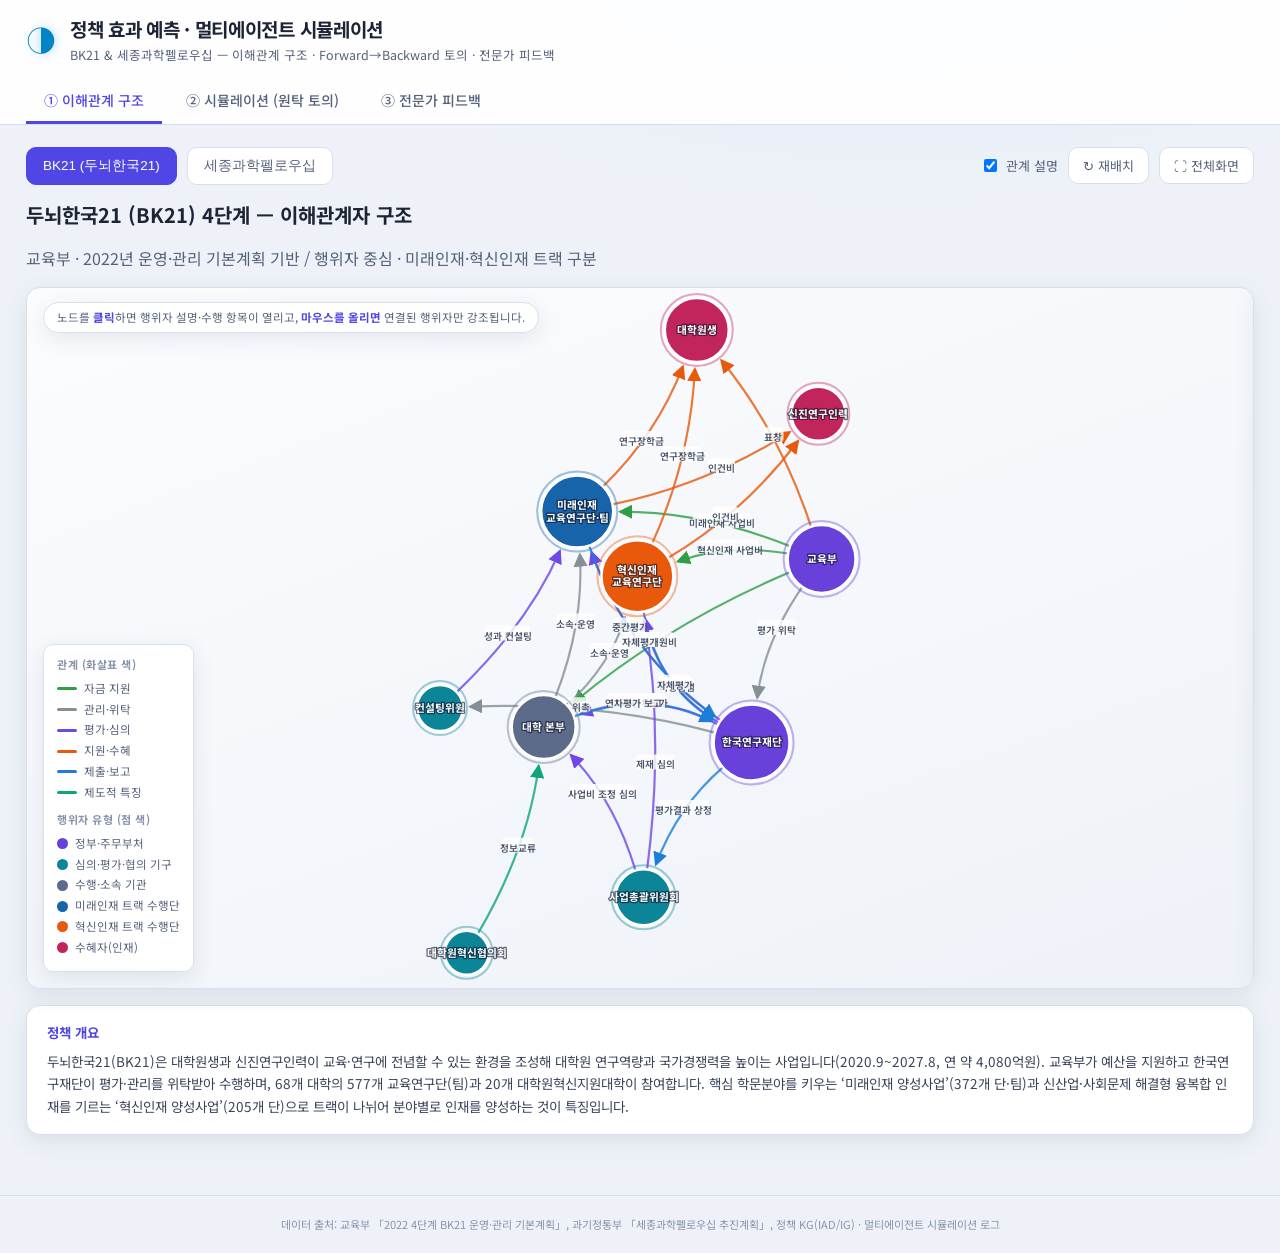
==== commit ed8dfdfd: "Enlarge graph (fullscreen), distinct review-body color, fix edge overlap; bigger round table with pe" ====
--- a/web/index.html
+++ b/web/index.html
@@ -35,6 +35,7 @@
       <div class="graph-controls">
         <label class="chk"><input type="checkbox" id="toggleLabels" checked> 관계 설명</label>
         <button id="replayGraph" class="ghost-btn">↻ 재배치</button>
+        <button id="graphFull" class="ghost-btn">⛶ 전체화면</button>
       </div>
     </div>
     <div class="graph-meta">
@@ -60,9 +61,6 @@
       </div>
     </div>
 
-    <!-- forward -> backward U-turn flow map -->
-    <div class="flow-map" id="flowMap"></div>
-
     <div class="sim-layout">
       <!-- left: round table -->
       <div class="table-col">
@@ -80,6 +78,9 @@
           <button id="nextStep" class="ctrl">다음 ▸</button>
         </div>
         <div class="step-caption" id="stepCaption"></div>
+        <!-- forward -> backward U-turn flow map (below the round table) -->
+        <div class="flow-label">전체 진행 흐름 <span class="muted-sm">(forward 전 과정 → backward 전 과정)</span></div>
+        <div class="flow-map" id="flowMap"></div>
       </div>
 
       <!-- right: compact results + detail -->
@@ -93,18 +94,15 @@
 
   <!-- ============ TAB 3: FEEDBACK ============ -->
   <section id="tab-feedback" class="tab-panel">
-    <div class="panel-head fb-head">
+    <div class="fb-head">
+      <h2 class="fb-title" id="fbTitle"></h2>
       <p id="fbIntro" class="fb-intro"></p>
-      <div class="fb-bar">
-        <div class="fb-filters" id="fbFilters">
-          <button class="fbf active" data-filter="all">전체</button>
-          <button class="fbf" data-filter="kg">정책 구조</button>
-          <button class="fbf" data-filter="sim">시뮬레이션</button>
-        </div>
-        <span class="fb-count" id="fbCount"></span>
-      </div>
     </div>
-    <div id="feedbackBody" class="feedback-body"></div>
+    <div class="fb-layout">
+      <aside class="fb-nav" id="fbNav"></aside>
+      <div class="fb-checklist" id="fbChecklist"></div>
+    </div>
+    <p class="fb-basis" id="fbBasis"></p>
   </section>
 </main>
 
--- a/web/css/styles.css
+++ b/web/css/styles.css
@@ -60,9 +60,11 @@
   margin:10px 0 0;padding:11px 15px;background:#eef4fb;border-left:3px solid var(--accent2);
   border-radius:8px;font-size:13.5px;color:#3a4965
 }
-.graph-wrap{position:relative;background:linear-gradient(160deg,#fbfcfe,#eef2f8);border:1px solid var(--line);border-radius:var(--radius);overflow:hidden;box-shadow:var(--shadow)}
-#graphSvg{width:100%;height:660px;display:block;cursor:grab}
+.graph-wrap{position:relative;background:linear-gradient(160deg,#fbfcfe,#eef2f8);border:1px solid var(--line);border-radius:var(--radius);overflow:hidden;box-shadow:var(--shadow);height:78vh;min-height:560px}
+#graphSvg{width:100%;height:100%;display:block;cursor:grab}
 #graphSvg:active{cursor:grabbing}
+.graph-wrap.fullscreen{position:fixed;inset:0;z-index:300;height:100vh;width:100vw;border-radius:0;border:none}
+body.graph-full-open{overflow:hidden}
 .legend{position:absolute;left:16px;bottom:16px;background:rgba(255,255,255,.93);border:1px solid var(--line);border-radius:10px;padding:11px 13px;font-size:11.5px;max-width:250px;backdrop-filter:blur(4px);box-shadow:var(--shadow);z-index:5}
 .legend h4{font-size:11px;color:var(--muted2);text-transform:uppercase;letter-spacing:.5px;margin:0 0 7px}
 .legend .lg-row{display:flex;align-items:center;gap:7px;margin:3px 0;color:var(--muted)}
@@ -123,7 +125,7 @@
 .sim-scenario label{font-size:13px;color:var(--muted)}
 #scenarioSel{background:var(--panel);color:var(--text);border:1px solid var(--line);border-radius:9px;padding:8px 12px;font-family:inherit;font-size:13px}
 
-.sim-layout{display:grid;grid-template-columns:1.25fr .85fr;gap:20px}
+.sim-layout{display:grid;grid-template-columns:1.5fr .82fr;gap:20px}
 @media(max-width:960px){.sim-layout{grid-template-columns:1fr}}
 
 .phase-track{display:flex;gap:5px;margin-bottom:12px;flex-wrap:wrap}
@@ -134,7 +136,7 @@
 .phase-pill.active .pp-en{color:#dfe0fb}
 .phase-pill .pp-flag{position:absolute;top:-7px;right:-5px;font-size:10px;background:var(--warn);color:#fff;border-radius:10px;padding:1px 6px;font-weight:700}
 
-.roundtable-wrap{position:relative;background:radial-gradient(circle at 50% 42%,#ffffff,#e7edf6);border:1px solid var(--line);border-radius:var(--radius);box-shadow:var(--shadow);aspect-ratio:1/1;max-height:560px;margin:0 auto;overflow:hidden}
+.roundtable-wrap{position:relative;background:radial-gradient(circle at 50% 42%,#ffffff,#e7edf6);border:1px solid var(--line);border-radius:var(--radius);box-shadow:var(--shadow);aspect-ratio:1/1;max-height:660px;margin:0 auto;overflow:hidden}
 #tableSvg{width:100%;height:100%;display:block}
 .table-center{position:absolute;top:50%;left:50%;transform:translate(-50%,-50%);text-align:center;width:160px;pointer-events:none}
 .tc-phase{font-size:14px;font-weight:700;color:var(--text)}
@@ -182,7 +184,8 @@
 .consensus-note b{color:var(--text)}
 
 /* ----- forward->backward U-turn flow map ----- */
-.flow-map{background:var(--panel);border:1px solid var(--line);border-radius:var(--radius);padding:12px 16px;margin-bottom:16px;box-shadow:var(--shadow)}
+.flow-label{margin:18px 0 7px;font-size:13px;font-weight:700;color:var(--text)}
+.flow-map{background:var(--panel);border:1px solid var(--line);border-radius:var(--radius);padding:12px 16px;box-shadow:var(--shadow)}
 .flow-row{display:flex;align-items:stretch;gap:10px}
 .flow-row + .flow-row{margin-top:8px}
 .flow-tag{flex:none;width:118px;display:flex;flex-direction:column;justify-content:center;align-items:center;
@@ -237,35 +240,43 @@
 .dis-note{margin-top:9px;font-size:11.5px;color:var(--muted);line-height:1.6}
 
 /* ---------- feedback tab ---------- */
-.fb-head{flex-direction:column;align-items:stretch}
-.fb-intro{font-size:13.5px;color:#3a4965;background:#eef4fb;border-left:3px solid var(--accent);padding:12px 16px;border-radius:8px;margin:0 0 14px}
-.fb-bar{display:flex;justify-content:space-between;align-items:center;gap:10px;flex-wrap:wrap}
-.fb-filters{display:flex;gap:8px}
-.fb-count{font-size:12.5px;color:var(--muted);font-weight:600;background:var(--panel);border:1px solid var(--line);padding:6px 13px;border-radius:20px}
-.feedback-body{display:flex;flex-direction:column;gap:22px;margin-top:16px}
-.fw-block{background:var(--panel);border:1px solid var(--line);border-radius:var(--radius);overflow:hidden;box-shadow:var(--shadow)}
-.fw-header{padding:15px 20px;border-bottom:1px solid var(--line);background:linear-gradient(120deg,#f1f0fe,#eef6fc)}
-.fw-header h3{font-size:16.5px}
-.fw-source{font-size:11.5px;color:var(--muted2);margin-top:4px}
-.fw-source a{color:var(--accent2)}
-.crit{padding:4px 20px}
-.crit-row{padding:15px 0;border-bottom:1px solid var(--line)}
-.crit-row:last-child{border-bottom:none}
-.crit-name{display:flex;align-items:baseline;gap:10px;flex-wrap:wrap}
-.crit-name h4{font-size:14.5px;font-weight:700}
-.crit-count{font-size:11px;color:var(--muted2);background:var(--panel2);border:1px solid var(--line);padding:1px 9px;border-radius:12px}
-.crit-ind{display:flex;gap:6px;flex-wrap:wrap;margin-top:7px}
-.ind-chip{font-size:10.5px;background:var(--panel2);border:1px solid var(--line);color:var(--muted);padding:2px 9px;border-radius:20px}
-.ck-list{list-style:none;margin:12px 0 0;padding:0;display:flex;flex-direction:column;gap:8px}
-.ck-item{display:flex;gap:11px;background:var(--panel2);border:1px solid var(--line);border-radius:11px;padding:11px 13px}
-.ck-box{flex:none;width:20px;height:20px;border-radius:6px;background:#e7f7ee;color:var(--good);
-  border:1px solid #9ad6b4;display:flex;align-items:center;justify-content:center;font-size:12px;font-weight:700;margin-top:1px}
-.ck-body{flex:1}
-.ck-tags{display:flex;gap:6px;align-items:center;margin-bottom:5px;flex-wrap:wrap}
-.ck-aspect{font-size:10.5px;font-weight:700;color:#fff;padding:2px 9px;border-radius:7px}
+.fb-title{font-size:18px;margin-bottom:10px}
+.fb-intro{font-size:13.5px;color:#3a4965;background:#eef4fb;border-left:3px solid var(--accent);padding:12px 16px;border-radius:8px;margin:0 0 16px}
+.fb-layout{display:grid;grid-template-columns:268px 1fr;gap:18px;align-items:start}
+@media(max-width:820px){.fb-layout{grid-template-columns:1fr}}
+
+.fb-nav{display:flex;flex-direction:column;gap:8px;position:sticky;top:96px}
+.fbnav-item{text-align:left;background:var(--panel);border:1px solid var(--line);border-radius:11px;
+  padding:12px 14px;cursor:pointer;font-family:inherit;transition:.15s;border-left:3px solid transparent}
+.fbnav-item:hover{border-color:var(--accent);background:#fbfbff}
+.fbnav-item.active{border-color:var(--accent);border-left-color:var(--accent);background:#f3f2fe;box-shadow:var(--shadow)}
+.fbnav-top{display:flex;justify-content:space-between;align-items:center;gap:8px}
+.fbnav-name{font-size:14.5px;font-weight:700;color:var(--text)}
+.fbnav-count{font-size:11px;font-weight:700;color:var(--muted);background:var(--panel2);border:1px solid var(--line);
+  padding:1px 8px;border-radius:11px;font-variant-numeric:tabular-nums}
+.fbnav-item.active .fbnav-count{color:var(--accent);border-color:var(--accent)}
+.fbnav-short{font-size:11.5px;color:var(--muted);margin-top:5px;line-height:1.45}
+
+.fb-checklist{background:var(--panel);border:1px solid var(--line);border-radius:var(--radius);padding:18px 22px;box-shadow:var(--shadow);min-height:300px}
+.fbck-head{display:flex;align-items:baseline;gap:12px;flex-wrap:wrap;padding-bottom:12px;border-bottom:1px solid var(--line)}
+.fbck-head h3{font-size:17px}
+.fbck-desc{font-size:12.5px;color:var(--muted)}
+.fbck-list{list-style:none;margin:6px 0 0;padding:0}
+.fbck-item{display:flex;gap:13px;padding:15px 4px;border-bottom:1px solid var(--line);align-items:flex-start}
+.fbck-item:last-child{border-bottom:none}
+.fbck-box{flex:none;width:22px;height:22px;border-radius:6px;background:#fff;border:1.5px solid var(--line);
+  color:var(--good);display:flex;align-items:center;justify-content:center;font-size:13px;font-weight:800;
+  cursor:pointer;margin-top:1px;transition:.14s}
+.fbck-box:hover{border-color:var(--good)}
+.fbck-item.checked .fbck-box{background:#e7f7ee;border-color:var(--good)}
+.fbck-item.checked .fbck-title{text-decoration:line-through;color:var(--muted)}
+.fbck-body{flex:1}
+.fbck-titlerow{display:flex;align-items:center;gap:9px;flex-wrap:wrap;margin-bottom:5px}
+.fbck-title{font-size:14px;font-weight:700;color:var(--text)}
 .target-tag{font-size:10px;padding:2px 8px;border-radius:7px;border:1px solid var(--line);color:var(--muted)}
 .target-tag.kg{border-color:#a5b0e8;color:#4f46e5}
 .target-tag.sim{border-color:#8ecbe8;color:#0369a1}
-.ck-text{font-size:13px;line-height:1.6;color:var(--text)}
+.fbck-text{font-size:13px;line-height:1.65;color:#34405a}
+.fb-basis{margin-top:16px;font-size:11.5px;color:var(--muted2);line-height:1.6}
 
 .foot{text-align:center;font-size:11px;color:var(--muted2);padding:20px;border-top:1px solid var(--line)}
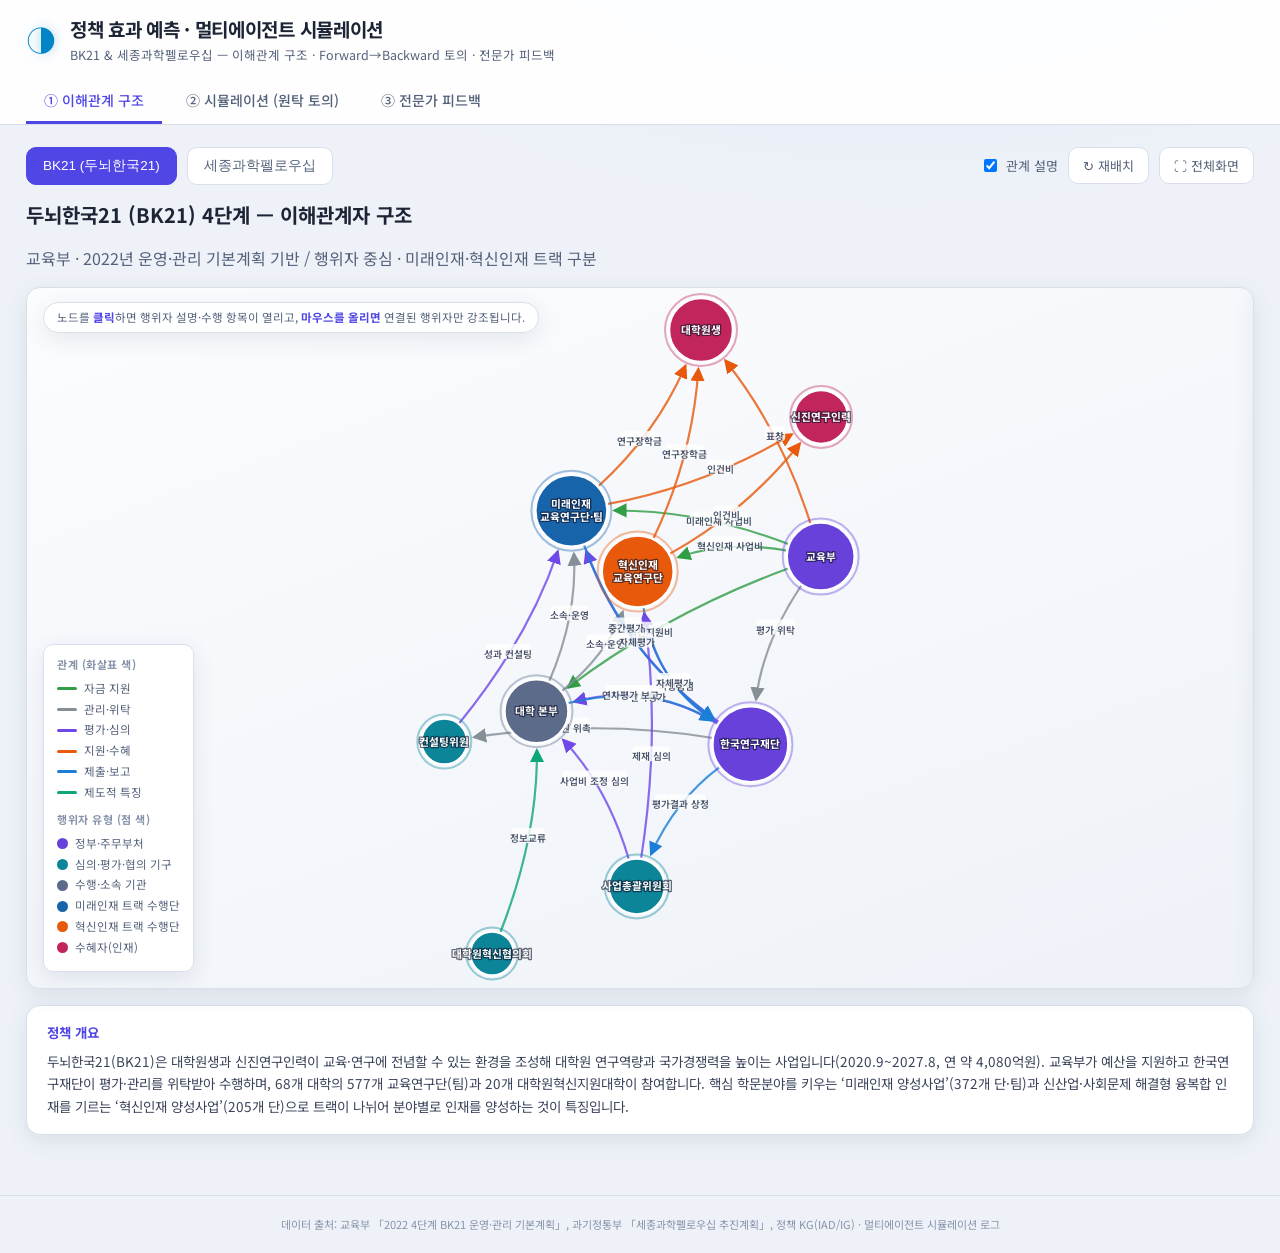
==== commit b8fc1a59: "Add BK21 policy simulation alongside SSF All scenario_*.json logs were SSF; no BK21 simulation log e" ====
--- a/web/index.html
+++ b/web/index.html
@@ -55,9 +55,10 @@
   <section id="tab-sim" class="tab-panel">
     <div class="panel-head">
       <div class="sim-scenario">
+        <div class="sim-policy" id="simPolicy"></div>
         <label>시나리오</label>
         <select id="scenarioSel"></select>
-        <span class="pass-badge">진행 방식: <b>Forward → Backward</b> <i>(macro-avg 최상)</i></span>
+        <span class="pass-badge" id="passBadge">진행 방식: <b>Forward → Backward</b></span>
       </div>
     </div>
 
--- a/web/css/styles.css
+++ b/web/css/styles.css
@@ -122,6 +122,10 @@
 /* ---------- simulation tab ---------- */
 .pass-badge{margin-left:8px;font-size:12.5px;color:var(--muted);background:var(--panel2);padding:7px 13px;border-radius:20px;border:1px solid var(--line)}
 .pass-badge b{color:var(--accent2)} .pass-badge i{color:var(--good);font-style:normal;font-size:11px}
+.sim-policy{display:flex;gap:6px;margin-right:6px}
+.spbtn{background:var(--panel);border:1px solid var(--line);color:var(--muted);padding:8px 14px;border-radius:9px;cursor:pointer;font-size:13px;font-weight:600;font-family:inherit;transition:.15s}
+.spbtn:hover{border-color:var(--accent);color:var(--text)}
+.spbtn.active{background:var(--accent);border-color:var(--accent);color:#fff}
 .sim-scenario label{font-size:13px;color:var(--muted)}
 #scenarioSel{background:var(--panel);color:var(--text);border:1px solid var(--line);border-radius:9px;padding:8px 12px;font-family:inherit;font-size:13px}
 
